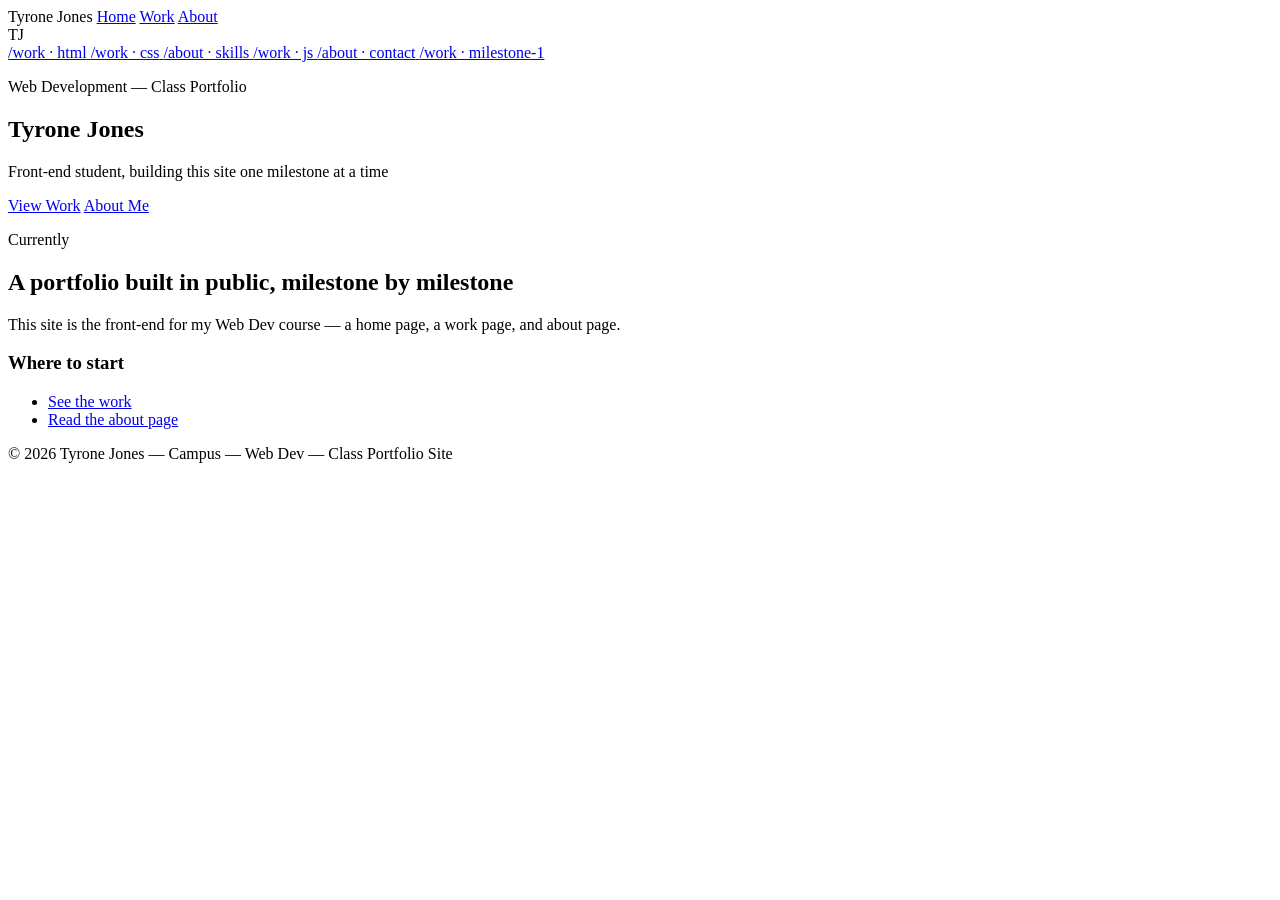
==== Jones-portfolio/index.html @ 5549454e "Add initial portfolio website files including HTML, CSS, SVG wireframe, and work page - Created inde" ====
<!-- This is my first comment and test -->

<!DOCTYPE html>
<html lang="en">
<head>
  <meta charset="UTF-8" />
  <meta name="viewport" content="width=device-width, initial-scale=1.0" />
  <title>Tyrone Jones — Portfolio</title>
  <meta name="description" content="Web development portfolio of Tyrone Jones." />
  <link rel="preconnect" href="https://fonts.googleapis.com" />
  <link href="https://fonts.googleapis.com/css2?family=Space+Grotesk:wght@500;700&family=IBM+Plex+Sans:wght@400;500&family=IBM+Plex+Mono:wght@400;500&display=swap" rel="stylesheet" />
  <link rel="stylesheet" href="css/style.css" />
</head>
<body>

  <header class="site-header">
    <nav class="site-nav" aria-label="Primary">
      <span class="site-nav__mark">Tyrone Jones</span>
      <a href="index.html" aria-current="page">Home</a>
      <a href="work.html">Work</a>
      <a href="about.html">About</a>
    </nav>
  </header>

  <main>
    <section class="hero">
      <div class="hero__monogram" aria-hidden="true">TJ</div>

      <a class="float-card float-card--1" href="work.html">
        <span class="float-card__thumb"></span>
        <span class="float-card__tag">/work · html</span>
      </a>
      <a class="float-card float-card--2" href="work.html">
        <span class="float-card__thumb"></span>
        <span class="float-card__tag">/work · css</span>
      </a>
      <a class="float-card float-card--3" href="about.html">
        <span class="float-card__thumb"></span>
        <span class="float-card__tag">/about · skills</span>
      </a>
      <a class="float-card float-card--4" href="work.html">
        <span class="float-card__thumb"></span>
        <span class="float-card__tag">/work · js</span>
      </a>
      <a class="float-card float-card--5" href="about.html">
        <span class="float-card__thumb"></span>
        <span class="float-card__tag">/about · contact</span>
      </a>
      <a class="float-card float-card--6" href="work.html">
        <span class="float-card__thumb"></span>
        <span class="float-card__tag">/work · milestone-1</span>
      </a>

      <div class="hero__center">
        <p class="hero__eyebrow">Web Development — Class Portfolio</p>
        <h1>Tyrone Jones</h1>
        <p class="hero__role">Front-end student, building this site one milestone at a time</p>
        <div class="hero__cta">
          <a href="work.html" class="is-solid">View Work</a>
          <a href="about.html">About Me</a>
        </div>
      </div>
    </section>

    <section class="section section--tight" aria-labelledby="intro-heading">
      <p class="section__eyebrow">Currently</p>
      <h2 id="intro-heading">A portfolio built in public, milestone by milestone</h2>
      <p>
        This site is the front-end for my Web Dev course — a home page,
        a work page, and about page. 
     
      </p>

      <h3>Where to start</h3>
      <ul class="skills-list">
        <li><a href="work.html">See the work</a></li>
        <li><a href="about.html">Read the about page</a></li>
      </ul>
    </section>
  </main>

  <footer class="site-footer">
    <p>&copy; 2026 Tyrone Jones — Campus — Web Dev — Class Portfolio Site</p>
  </footer>

</body>
</html>
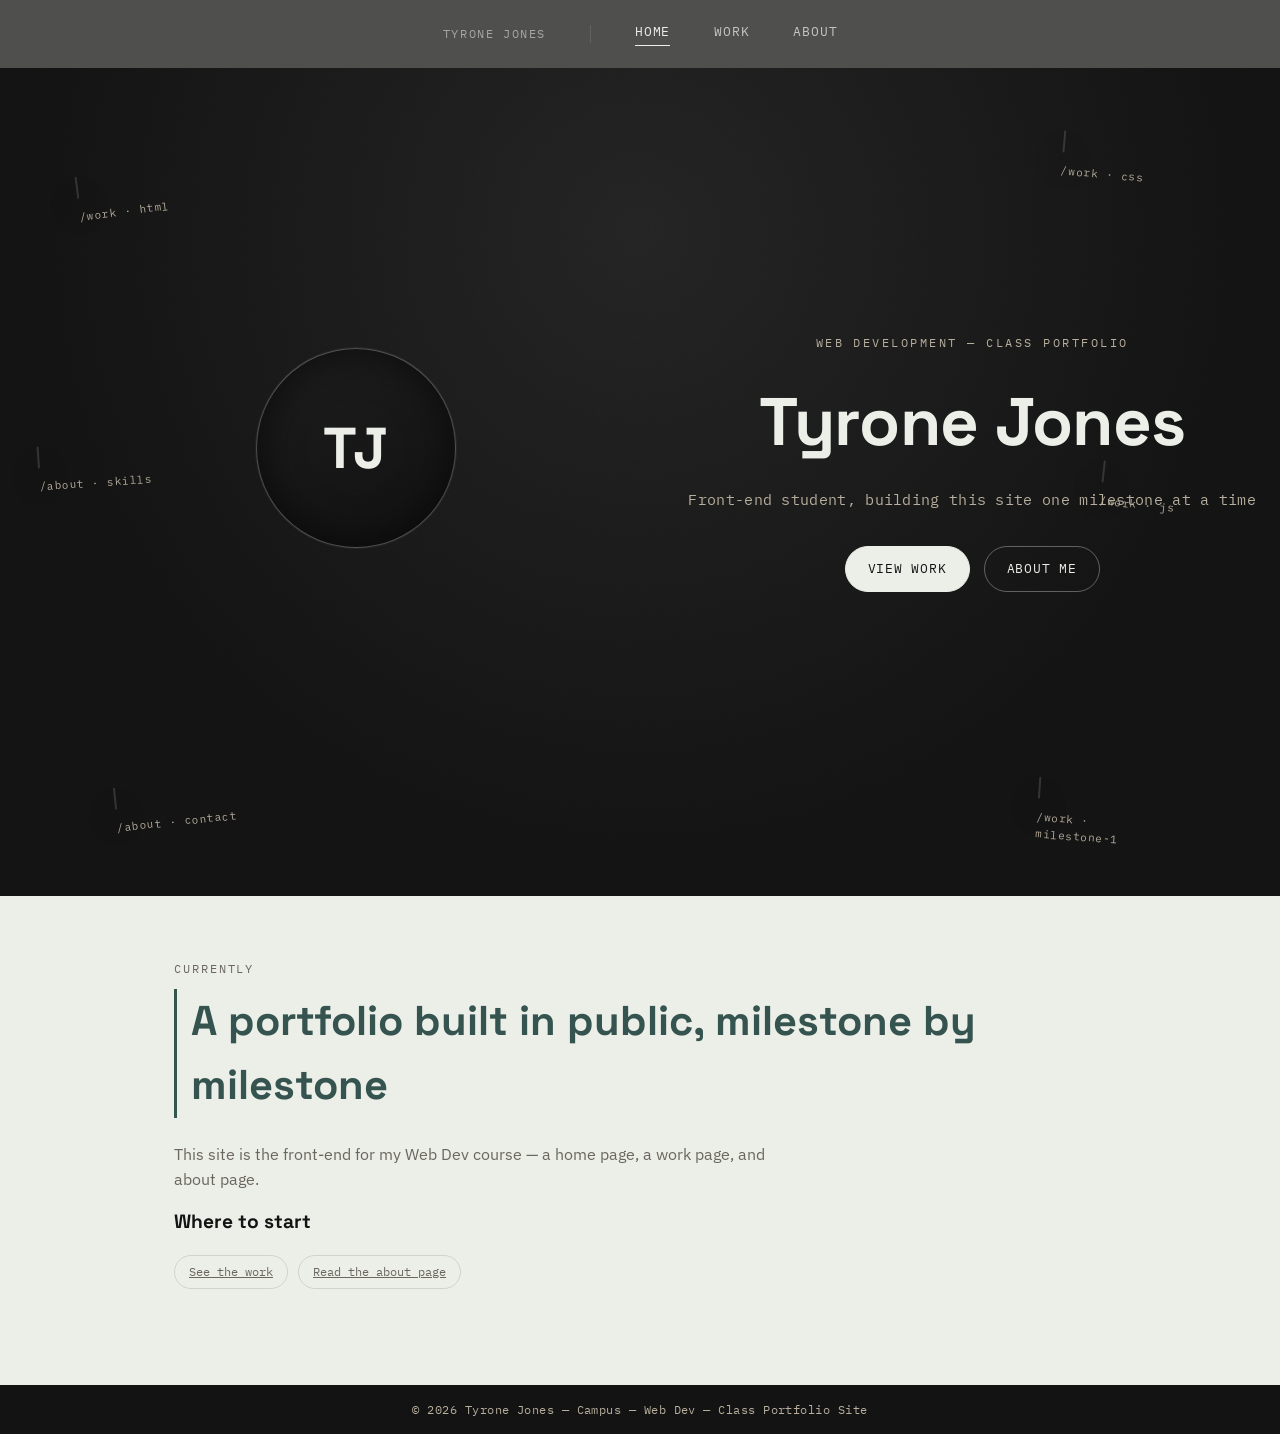
==== commit 0cc188ef: "Fixed css link to style sheet" ====
--- a/Jones-portfolio/index.html
+++ b/Jones-portfolio/index.html
@@ -9,7 +9,7 @@
   <meta name="description" content="Web development portfolio of Tyrone Jones." />
   <link rel="preconnect" href="https://fonts.googleapis.com" />
   <link href="https://fonts.googleapis.com/css2?family=Space+Grotesk:wght@500;700&family=IBM+Plex+Sans:wght@400;500&family=IBM+Plex+Mono:wght@400;500&display=swap" rel="stylesheet" />
-  <link rel="stylesheet" href="css/style.css" />
+  <link rel="stylesheet" href="style.css" />
 </head>
 <body>
 
--- a/Jones-portfolio/style.css
+++ b/Jones-portfolio/style.css
@@ -0,0 +1,476 @@
+:root {
+  --ink: #131313;
+  --ink-soft: #1e1e1e;
+  --paper: #eceee8;
+  --paper-dim: #dfe1da;
+  --taupe: #b7ae9d;
+  --teal: #35544f;
+  --teal-bright: #4d7972;
+  --ash: #6b675f;
+  --line: rgba(19, 19, 19, 0.12);
+
+  --font-display: "Space Grotesk", "Arial Narrow", sans-serif;
+  --font-body: "IBM Plex Sans", "Segoe UI", sans-serif;
+  --font-mono: "IBM Plex Mono", "Courier New", monospace;
+
+  --radius: 6px;
+}
+
+* {
+  box-sizing: border-box;
+}
+
+html {
+  scroll-behavior: smooth;
+}
+
+body {
+  margin: 0;
+  background: var(--paper);
+  color: var(--ink);
+  font-family: var(--font-body);
+  line-height: 1.55;
+  -webkit-font-smoothing: antialiased;
+}
+
+img {
+  max-width: 100%;
+  display: block;
+}
+
+a {
+  color: inherit;
+}
+
+/* ==========================================================================
+   Header / nav — centered, on all pages
+   ========================================================================== */
+
+.site-header {
+  position: sticky;
+  top: 0;
+  z-index: 50;
+  display: flex;
+  justify-content: center;
+  padding: 22px 24px;
+  background: rgba(19, 19, 19, 0.72);
+  backdrop-filter: blur(10px);
+  -webkit-backdrop-filter: blur(10px);
+}
+
+.site-nav {
+  display: flex;
+  align-items: center;
+  gap: clamp(20px, 4vw, 44px);
+}
+
+.site-nav__mark {
+  font-family: var(--font-mono);
+  font-size: 0.72rem;
+  letter-spacing: 0.14em;
+  color: var(--paper);
+  opacity: 0.55;
+  text-transform: uppercase;
+  padding-right: clamp(20px, 4vw, 44px);
+  border-right: 1px solid rgba(236, 238, 232, 0.2);
+}
+
+.site-nav a {
+  text-decoration: none;
+  color: var(--paper);
+  font-family: var(--font-mono);
+  font-size: 0.82rem;
+  letter-spacing: 0.06em;
+  text-transform: uppercase;
+  position: relative;
+  padding-bottom: 4px;
+  opacity: 0.75;
+  transition: opacity 0.2s ease;
+}
+
+.site-nav a:hover {
+  opacity: 1;
+}
+
+.site-nav a::after {
+  content: "";
+  position: absolute;
+  left: 0;
+  bottom: 0;
+  width: 0;
+  height: 1px;
+  background: var(--paper);
+  transition: width 0.25s ease;
+}
+
+.site-nav a:hover::after {
+  width: 100%;
+}
+
+.site-nav a[aria-current="page"] {
+  opacity: 1;
+}
+
+.site-nav a[aria-current="page"]::after {
+  width: 100%;
+}
+
+/* ==========================================================================
+   Hero — grain texture + floating quick-link cards
+   ========================================================================== */
+
+.hero {
+  position: relative;
+  background: radial-gradient(ellipse at 50% 20%, #232323 0%, var(--ink) 65%);
+  color: var(--paper);
+  min-height: 92vh;
+  overflow: hidden;
+  display: flex;
+  align-items: center;
+  justify-content: center;
+  padding: 80px 24px 120px;
+}
+
+.hero::before {
+  content: "";
+  position: absolute;
+  inset: 0;
+  opacity: 0.35;
+  mix-blend-mode: overlay;
+  background-image: url("data:image/svg+xml,%3Csvg xmlns='http://www.w3.org/2000/svg' width='120' height='120'%3E%3Cfilter id='n'%3E%3CfeTurbulence type='fractalNoise' baseFrequency='0.85' numOctaves='2' stitchTiles='stitch'/%3E%3C/filter%3E%3Crect width='100%25' height='100%25' filter='url(%23n)' opacity='0.5'/%3E%3C/svg%3E");
+  pointer-events: none;
+}
+
+.hero__center {
+  position: relative;
+  z-index: 2;
+  text-align: center;
+  max-width: 640px;
+}
+
+.hero__eyebrow {
+  font-family: var(--font-mono);
+  font-size: 0.78rem;
+  letter-spacing: 0.2em;
+  text-transform: uppercase;
+  color: var(--taupe);
+  margin: 0 0 18px;
+}
+
+.hero__monogram {
+  width: clamp(140px, 20vw, 200px);
+  height: clamp(140px, 20vw, 200px);
+  margin: 0 auto 28px;
+  border-radius: 50%;
+  border: 1px solid rgba(236, 238, 232, 0.25);
+  display: flex;
+  align-items: center;
+  justify-content: center;
+  font-family: var(--font-display);
+  font-size: clamp(2.6rem, 5vw, 3.6rem);
+  font-weight: 700;
+  letter-spacing: 0.02em;
+  background: linear-gradient(160deg, #1c1c1c, #101010);
+  box-shadow: inset 0 0 40px rgba(0, 0, 0, 0.6), 0 0 0 1px rgba(236, 238, 232, 0.05);
+}
+
+.hero h1 {
+  font-family: var(--font-display);
+  font-weight: 700;
+  font-size: clamp(2.4rem, 6vw, 4.2rem);
+  letter-spacing: -0.01em;
+  margin: 0 0 14px;
+}
+
+.hero p.hero__role {
+  font-family: var(--font-mono);
+  font-size: 0.95rem;
+  color: var(--taupe);
+  margin: 0 0 34px;
+  letter-spacing: 0.02em;
+}
+
+.hero__cta {
+  display: inline-flex;
+  gap: 14px;
+  flex-wrap: wrap;
+  justify-content: center;
+}
+
+.hero__cta a {
+  text-decoration: none;
+  font-family: var(--font-mono);
+  font-size: 0.82rem;
+  letter-spacing: 0.06em;
+  text-transform: uppercase;
+  border: 1px solid rgba(236, 238, 232, 0.35);
+  color: var(--paper);
+  padding: 12px 22px;
+  border-radius: 999px;
+  transition: background 0.2s ease, color 0.2s ease;
+}
+
+.hero__cta a.is-solid {
+  background: var(--paper);
+  color: var(--ink);
+  border-color: var(--paper);
+}
+
+.hero__cta a:hover {
+  background: rgba(236, 238, 232, 0.12);
+}
+
+.hero__cta a.is-solid:hover {
+  background: #d8dad3;
+}
+
+/* Floating gallery cards */
+.float-card {
+  position: absolute;
+  width: 128px;
+  z-index: 1;
+  text-decoration: none;
+  color: var(--paper);
+  transform: rotate(var(--tilt, 0deg));
+}
+
+.float-card__thumb {
+  aspect-ratio: 4 / 5;
+  border-radius: var(--radius);
+  background: linear-gradient(155deg, var(--thumb-a, #3b3b3b), var(--thumb-b, #1c1c1c));
+  border: 1px solid rgba(236, 238, 232, 0.15);
+  box-shadow: 0 18px 34px rgba(0, 0, 0, 0.45);
+  transition: transform 0.25s ease;
+}
+
+.float-card:hover .float-card__thumb {
+  transform: translateY(-4px) rotate(0deg);
+}
+
+.float-card__tag {
+  display: block;
+  margin-top: 8px;
+  font-family: var(--font-mono);
+  font-size: 0.68rem;
+  letter-spacing: 0.05em;
+  color: var(--taupe);
+}
+
+.float-card--1 { --tilt: -7deg; top: 12%;  left: 6%;  --thumb-a:#4a4038; --thumb-b:#1c1a17; }
+.float-card--2 { --tilt: 5deg;  top: 8%;   right: 7%; --thumb-a:#3c4a44; --thumb-b:#161d1a; }
+.float-card--3 { --tilt: -4deg; top: 45%;  left: 3%;  --thumb-a:#41403a; --thumb-b:#181714; }
+.float-card--4 { --tilt: 6deg;  top: 48%;  right: 4%; --thumb-a:#3a3f4a; --thumb-b:#15171d; }
+.float-card--5 { --tilt: -6deg; bottom: 8%; left: 9%; --thumb-a:#454038; --thumb-b:#191713; }
+.float-card--6 { --tilt: 4deg; bottom: 6%; right: 9%; --thumb-a:#3d443f; --thumb-b:#161a18; }
+
+@media (max-width: 900px) {
+  .float-card { display: none; }
+}
+
+/* ==========================================================================
+   Content (used on all pages below the hero)
+   ========================================================================== */
+
+main {
+  background: var(--paper);
+}
+
+.section {
+  max-width: 980px;
+  margin: 0 auto;
+  padding: 96px 24px;
+}
+
+.section--tight {
+  padding-top: 64px;
+}
+
+.section__eyebrow {
+  font-family: var(--font-mono);
+  font-size: 0.75rem;
+  letter-spacing: 0.16em;
+  text-transform: uppercase;
+  color: var(--teal);
+  margin: 0 0 10px;
+}
+
+.section h1 {
+  font-family: var(--font-display);
+  font-size: clamp(2rem, 4vw, 3rem);
+  margin: 0 0 8px;
+}
+
+.section h2 {
+  font-family: var(--font-display);
+  font-size: clamp(1.8rem, 3.4vw, 2.6rem);
+  margin: 0 0 24px;
+}
+
+#intro-heading {
+  color: var(--teal);
+  border-left: 3px solid var(--teal);
+  padding-left: 14px;
+}
+.section h3 {
+  font-family: var(--font-display);
+  font-size: 1.2rem;
+  margin: 0 0 8px;
+}
+
+.section p {
+  color: var(--ash);
+  max-width: 62ch;
+}
+
+/* Project grid (work.html) */
+.project-grid {
+  list-style: none;
+  margin: 0;
+  padding: 0;
+  display: grid;
+  grid-template-columns: repeat(auto-fit, minmax(260px, 1fr));
+  gap: 28px;
+}
+
+.project-card {
+  border: 1px solid var(--line);
+  border-radius: var(--radius);
+  background: #fff;
+  overflow: hidden;
+  transition: transform 0.2s ease, box-shadow 0.2s ease;
+}
+
+.project-card:hover {
+  transform: translateY(-4px);
+  box-shadow: 0 20px 30px rgba(19, 19, 19, 0.08);
+}
+
+.project-card__thumb {
+  aspect-ratio: 16 / 10;
+  background: linear-gradient(155deg, var(--thumb-a, #d8d3c8), var(--thumb-b, #b7ae9d));
+}
+
+.project-card__body {
+  padding: 20px 22px 24px;
+}
+
+.project-card__tag {
+  font-family: var(--font-mono);
+  font-size: 0.7rem;
+  letter-spacing: 0.08em;
+  text-transform: uppercase;
+  color: var(--teal);
+  display: block;
+  margin-bottom: 8px;
+}
+
+.project-card__body p {
+  margin: 8px 0 0;
+  font-size: 0.95rem;
+}
+
+.project-card__links {
+  margin-top: 14px;
+  display: flex;
+  gap: 14px;
+}
+
+.project-card__links a {
+  font-family: var(--font-mono);
+  font-size: 0.75rem;
+  text-decoration: none;
+  color: var(--ink);
+  border-bottom: 1px solid var(--ink);
+}
+
+/* About page */
+.about-grid {
+  display: grid;
+  grid-template-columns: 220px 1fr;
+  gap: 48px;
+  align-items: start;
+}
+
+.about-photo {
+  aspect-ratio: 4 / 5;
+  border-radius: var(--radius);
+  background: linear-gradient(160deg, #cfd0c8, var(--taupe));
+  border: 1px solid var(--line);
+}
+
+.skills-list {
+  margin: 18px 0 0;
+  padding: 0;
+  list-style: none;
+  display: flex;
+  flex-wrap: wrap;
+  gap: 10px;
+}
+
+.skills-list li {
+  font-family: var(--font-mono);
+  font-size: 0.78rem;
+  border: 1px solid var(--line);
+  padding: 6px 14px;
+  border-radius: 999px;
+  color: var(--ash);
+}
+
+.contact-list {
+  margin: 18px 0 0;
+  padding: 0;
+  list-style: none;
+}
+
+.contact-list li {
+  padding: 10px 0;
+  border-bottom: 1px solid var(--line);
+  font-family: var(--font-mono);
+  font-size: 0.9rem;
+}
+
+.contact-list a {
+  text-decoration: none;
+  border-bottom: 1px solid var(--ink);
+}
+
+@media (max-width: 700px) {
+  .about-grid {
+    grid-template-columns: 1fr;
+  }
+  .about-photo {
+    width: 160px;
+  }
+}
+
+/* ==========================================================================
+   Footer — slim strip, present on every page
+   ========================================================================== */
+
+.site-footer {
+  background: var(--ink);
+  color: var(--taupe);
+  text-align: center;
+  padding: 16px 24px;
+  font-family: var(--font-mono);
+  font-size: 0.72rem;
+  letter-spacing: 0.04em;
+}
+
+.site-footer p {
+  margin: 0;
+}
+
+/* Focus visibility */
+a:focus-visible,
+button:focus-visible {
+  outline: 2px solid var(--teal-bright);
+  outline-offset: 3px;
+}
+
+@media (prefers-reduced-motion: reduce) {
+  * {
+    transition: none !important;
+    scroll-behavior: auto !important;
+  }
+}
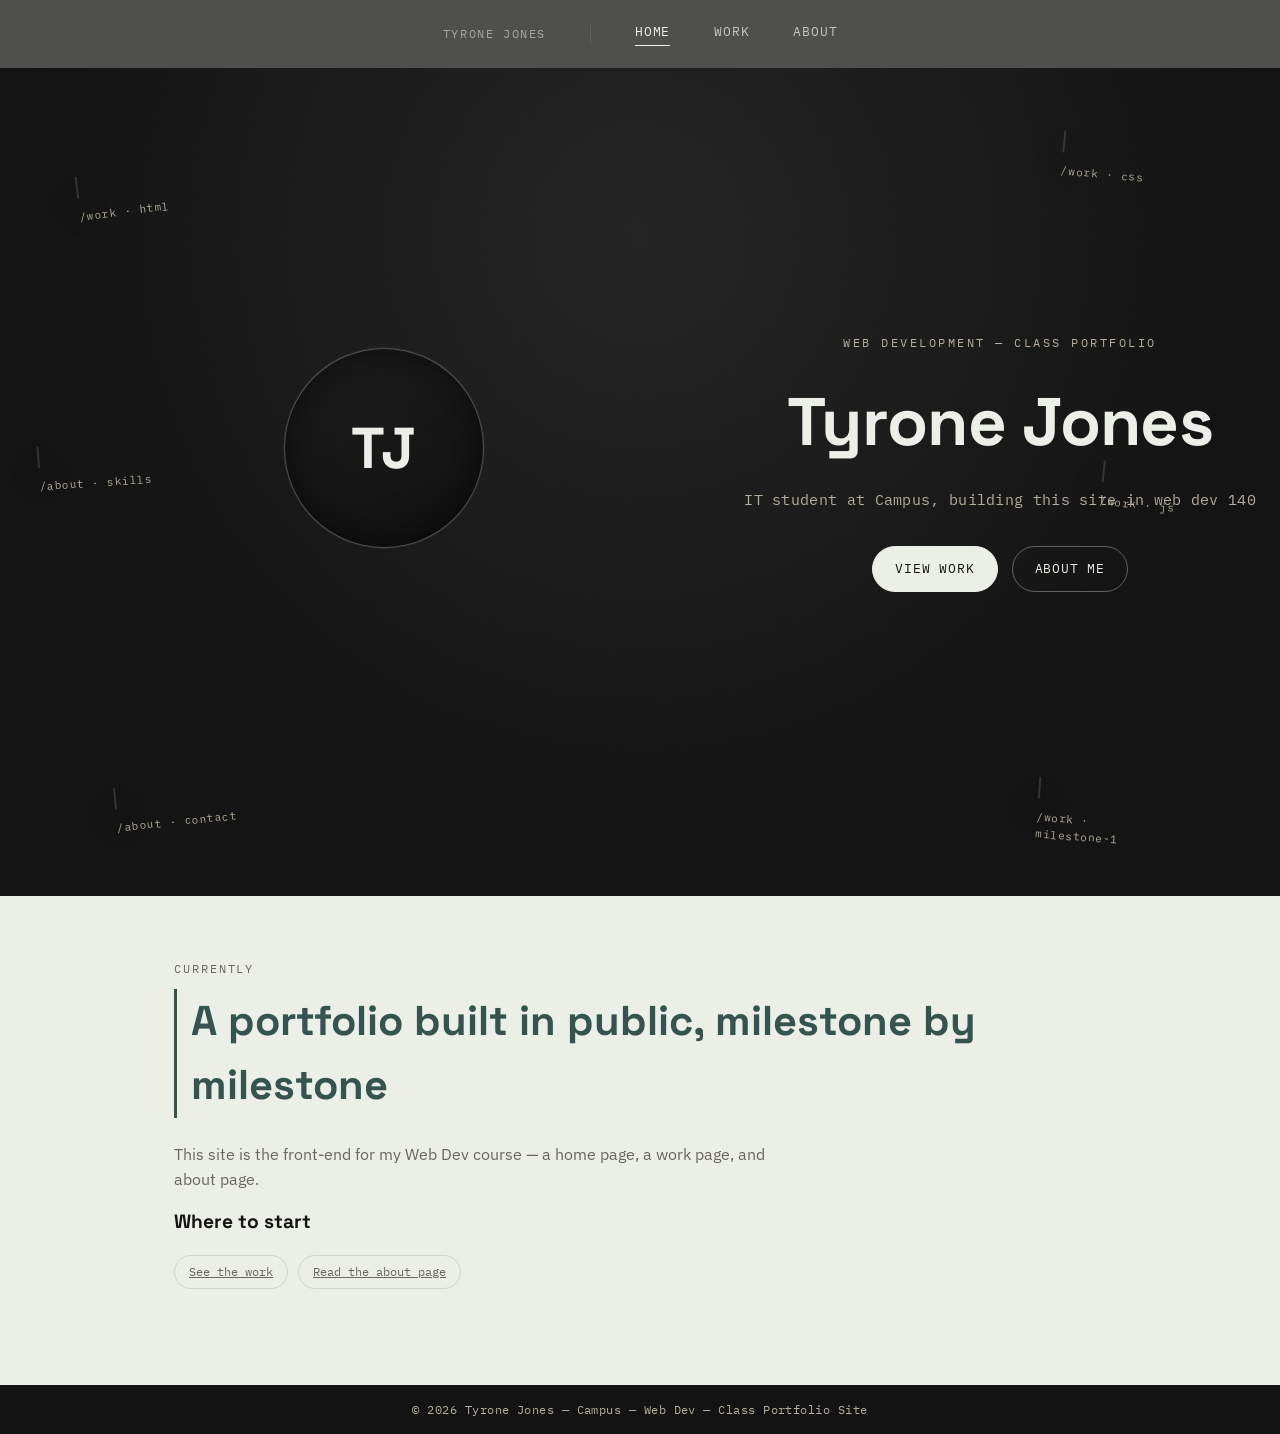
==== commit 9821cdcf: "Minor text update (index)" ====
--- a/Jones-portfolio/index.html
+++ b/Jones-portfolio/index.html
@@ -54,7 +54,7 @@
       <div class="hero__center">
         <p class="hero__eyebrow">Web Development — Class Portfolio</p>
         <h1>Tyrone Jones</h1>
-        <p class="hero__role">Front-end student, building this site one milestone at a time</p>
+        <p class="hero__role">IT student at Campus, building this site in web dev 140</p>
         <div class="hero__cta">
           <a href="work.html" class="is-solid">View Work</a>
           <a href="about.html">About Me</a>
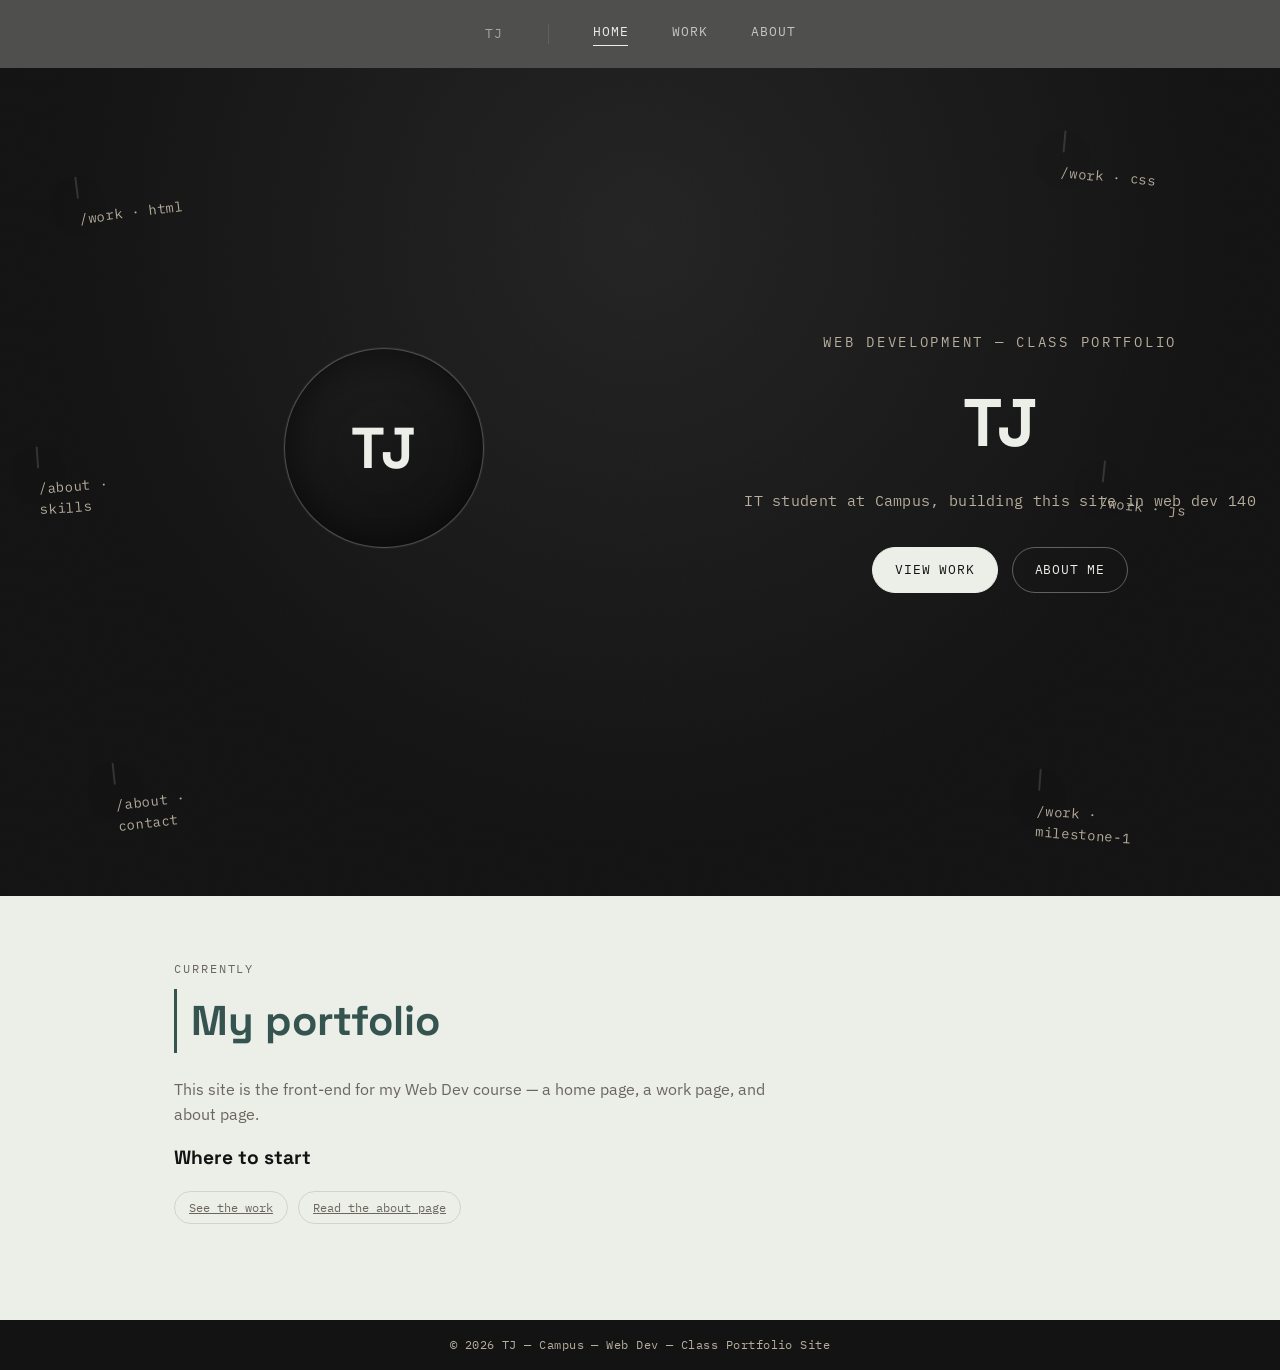
==== commit 25ab0066: "Milestone 3: WAVE accessibility fixes and README started, improved accessibility by adjusting font s" ====
--- a/Jones-portfolio/index.html
+++ b/Jones-portfolio/index.html
@@ -5,7 +5,7 @@
 <head>
   <meta charset="UTF-8" />
   <meta name="viewport" content="width=device-width, initial-scale=1.0" />
-  <title>Tyrone Jones — Portfolio</title>
+  <title>TJ — Portfolio</title>
   <meta name="description" content="Web development portfolio of Tyrone Jones." />
   <link rel="preconnect" href="https://fonts.googleapis.com" />
   <link href="https://fonts.googleapis.com/css2?family=Space+Grotesk:wght@500;700&family=IBM+Plex+Sans:wght@400;500&family=IBM+Plex+Mono:wght@400;500&display=swap" rel="stylesheet" />
@@ -15,7 +15,7 @@
 
   <header class="site-header">
     <nav class="site-nav" aria-label="Primary">
-      <span class="site-nav__mark">Tyrone Jones</span>
+      <span class="site-nav__mark">TJ</span>
       <a href="index.html" aria-current="page">Home</a>
       <a href="work.html">Work</a>
       <a href="about.html">About</a>
@@ -53,18 +53,18 @@
 
       <div class="hero__center">
         <p class="hero__eyebrow">Web Development — Class Portfolio</p>
-        <h1>Tyrone Jones</h1>
+        <h1>TJ</h1>
         <p class="hero__role">IT student at Campus, building this site in web dev 140</p>
         <div class="hero__cta">
-          <a href="work.html" class="is-solid">View Work</a>
-          <a href="about.html">About Me</a>
+          <a href="work.html" class="is-solid" aria-label="View My project work">View Work</a>
+          <a href="about.html" aria-label="Learn more about me">About Me</a>
         </div>
       </div>
     </section>
 
     <section class="section section--tight" aria-labelledby="intro-heading">
       <p class="section__eyebrow">Currently</p>
-      <h2 id="intro-heading">A portfolio built in public, milestone by milestone</h2>
+      <h2 id="intro-heading">My portfolio</h2>
       <p>
         This site is the front-end for my Web Dev course — a home page,
         a work page, and about page. 
@@ -80,7 +80,7 @@
   </main>
 
   <footer class="site-footer">
-    <p>&copy; 2026 Tyrone Jones — Campus — Web Dev — Class Portfolio Site</p>
+    <p>&copy; 2026 TJ — Campus — Web Dev — Class Portfolio Site</p>
   </footer>
 
 </body>
--- a/Jones-portfolio/style.css
+++ b/Jones-portfolio/style.css
@@ -61,12 +61,14 @@
 .site-nav {
   display: flex;
   align-items: center;
-  gap: clamp(20px, 4vw, 44px);
+  flex-wrap: wrap;
+  justify-content: center;
+  gap: clamp(12px, 4vw, 44px);
 }
 
 .site-nav__mark {
   font-family: var(--font-mono);
-  font-size: 0.72rem;
+  font-size: 0.8rem;
   letter-spacing: 0.14em;
   color: var(--paper);
   opacity: 0.55;
@@ -150,7 +152,7 @@
 
 .hero__eyebrow {
   font-family: var(--font-mono);
-  font-size: 0.78rem;
+  font-size: 0.85rem;
   letter-spacing: 0.2em;
   text-transform: uppercase;
   color: var(--taupe);
@@ -251,7 +253,7 @@
   display: block;
   margin-top: 8px;
   font-family: var(--font-mono);
-  font-size: 0.68rem;
+  font-size: 0.85rem;
   letter-spacing: 0.05em;
   color: var(--taupe);
 }
@@ -443,6 +445,12 @@
   }
 }
 
+@media (max-width: 480px) {
+  .site-nav__mark {
+    display: none;
+  }
+}
+
 /* ==========================================================================
    Footer — slim strip, present on every page
    ========================================================================== */
